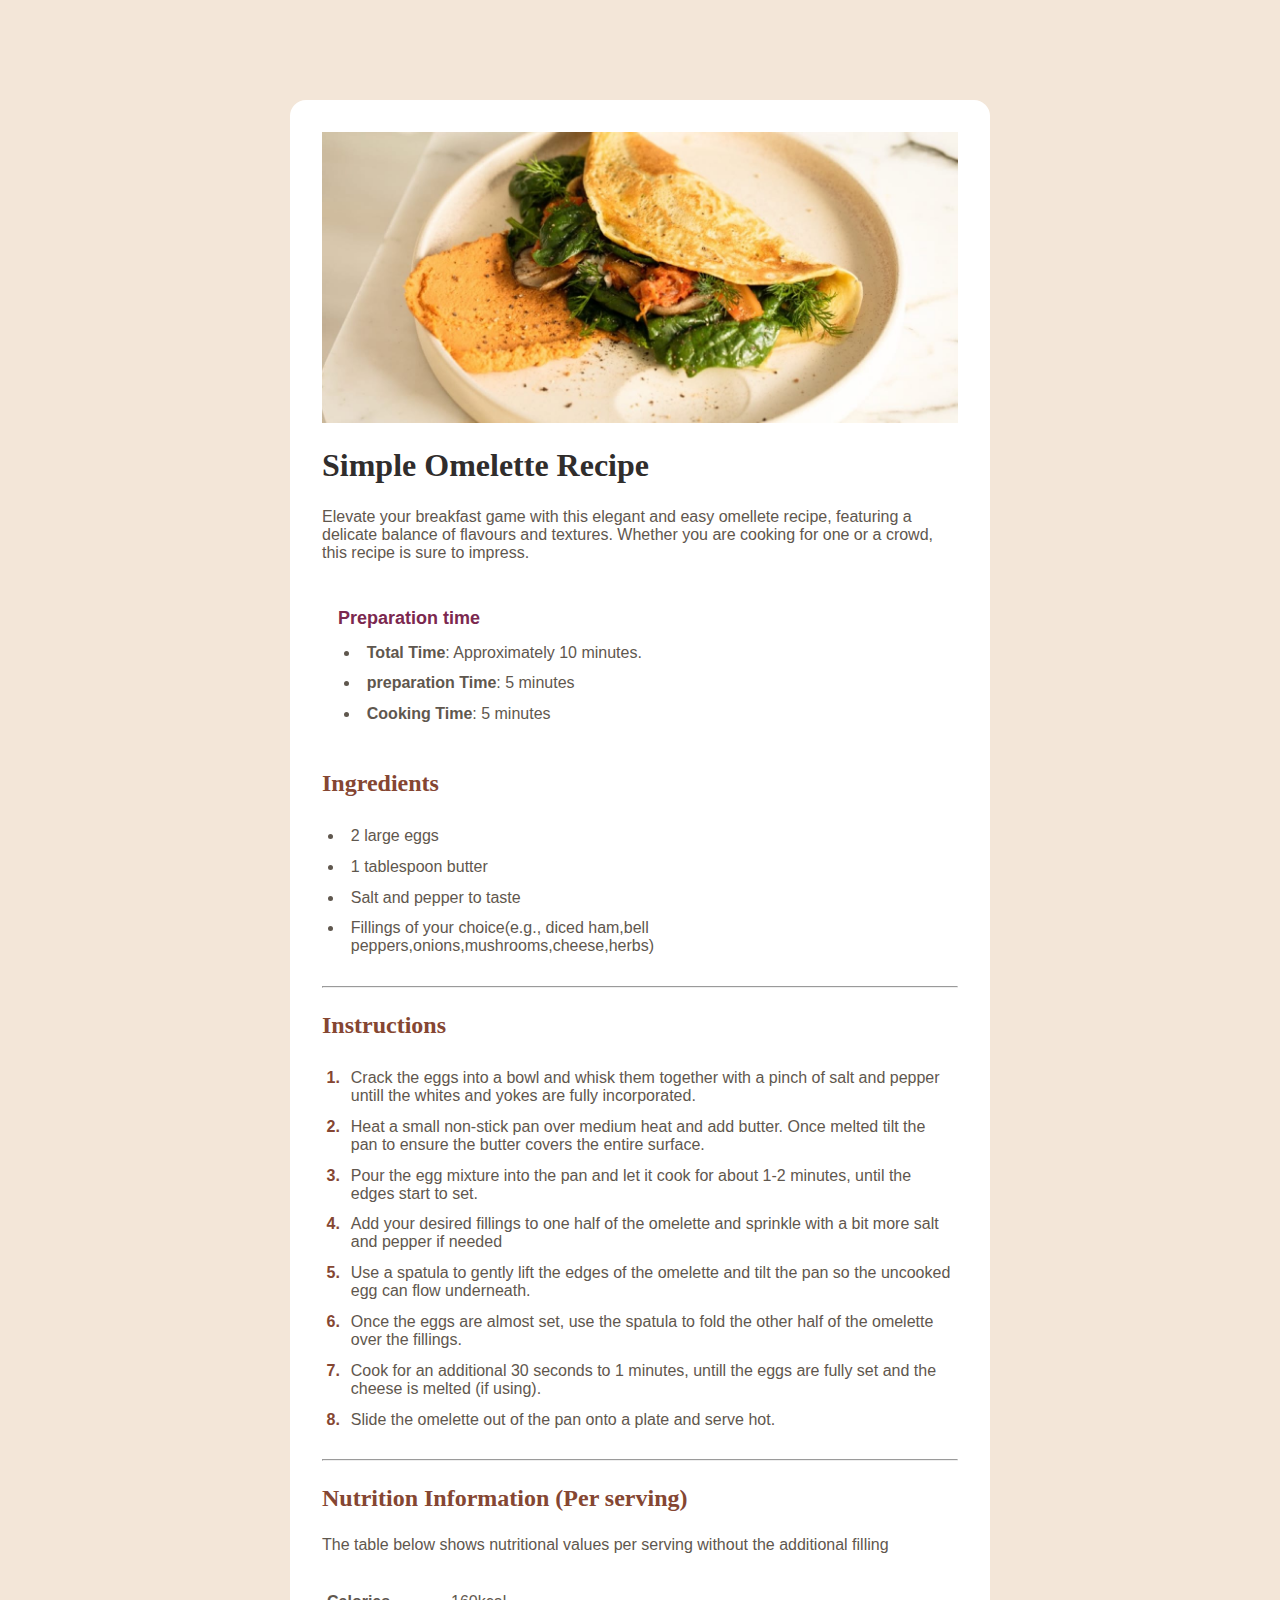
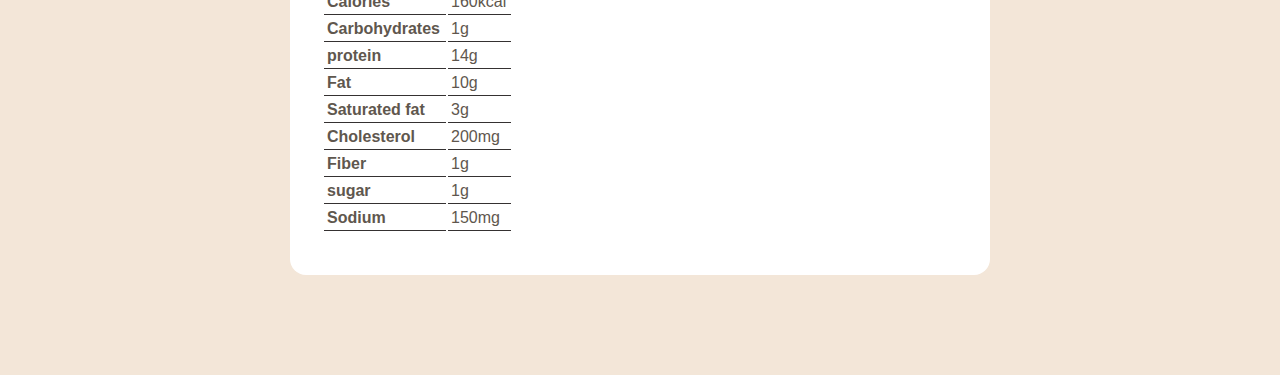
==== index.html @ b4ffdf24 "changes in html" ====
<!DOCTYPE html>
<html lang="en">
    <head>
        <meta charset="UTF-8">
        <meta name="viewport" content="width=device-width, initial-scale=1.0">
        
        <link rel="stylesheet" href="\style.css">
        <title>Recipe Page</title>
        </head>
        <body>
            <div class="container">
                <img src="/recipe-page-main/assets/images/image-omelette.jpeg" alt="omelette">
                <h1>Simple Omelette Recipe</h1>
                <p>Elevate your breakfast game with this elegant and easy omellete recipe, featuring a delicate balance of flavours and textures. Whether you are cooking for one or a crowd, this recipe is sure to impress.</p>
                <div class="time">
                    <h3>Preparation time</h3>
                    <ul>
                        <li><b>Total Time</b>: Approximately 10 minutes.</li>
                        <li><b>preparation Time</b>: 5 minutes</li>
                        <li><b>Cooking Time</b>: 5 minutes</li>
                    </ul>
                     </div>
                     <h2>Ingredients</h2>
                        <ul>
                            <li>2 large eggs</li>
                            <li>1 tablespoon butter</li>
                            <li>Salt and pepper to taste</li>
                            <li>Fillings of your choice(e.g., diced ham,bell peppers,onions,mushrooms,cheese,herbs)</li>
                        </ul>
                        <hr>
                        <h2>Instructions</h2>
                        <ol>
                            <li>Crack the eggs into a bowl and whisk them together with a pinch of salt and pepper untill the whites and yokes are fully incorporated.</li>
                            <li>Heat a small non-stick pan over medium heat and add butter. Once melted tilt the pan to ensure the butter covers the entire surface.</li>
                            <li>Pour the egg mixture into the pan and let it cook for about 1-2 minutes, until the edges start to set.</li>
                            <li>Add your desired fillings to one half of the omelette and sprinkle with a bit more salt and pepper if needed </li>
                            <li>Use a spatula to gently lift the edges of the omelette and tilt the pan so the uncooked egg can flow underneath.</li>
                            <li>Once the eggs are almost set, use the spatula to fold the other half of the omelette over the fillings.</li>
                            <li>Cook for an additional 30 seconds to 1 minutes, untill the eggs are fully set and the cheese is melted (if using).</li>
                            <li>Slide the omelette out of the pan onto a plate and serve hot.</li>
                            </ol>
                            <hr>
                             <h2>Nutrition Information (Per serving)</h2>
                            <p class="nutrition"> The table below shows nutritional values per serving without the additional filling</p>
                            <div class="table">
                            <table>
                                <tbody>
                                    <tr>
                                        <th>Calories</th>
                                        <td>160kcal</td>

                                    </tr>
                                    <tr>
                                        <th>Carbohydrates</th>
                                        <td>1g</td>
                                    </tr>
                                    <tr>
                                        <th>protein</th>
                                        <td>14g</td>
                                    </tr>
                                    <tr>
                                        <th>Fat</th>
                                        <td>10g</td>
                                    </tr>
                                    <tr>
                                        <th>Saturated fat</th>
                                        <td>3g</td>

                                    </tr>
                                    <tr>
                                        <th>Cholesterol</th>
                                        <td>200mg</td>
                                    </tr>
                                    <tr>
                                        <th>Fiber</th>
                                        <td>1g</td>
                                    </tr>
                                    <tr>
                                        <th>sugar</th>
                                        <td>1g</td>

                                    </tr>
                                    <tr>
                                        <th>Sodium</th>
                                        <td>150mg</td>
                                    </tr>
                                
                                </tbody>
                            </table>
                        </div>
                        </div>
                     </body>
            </html>
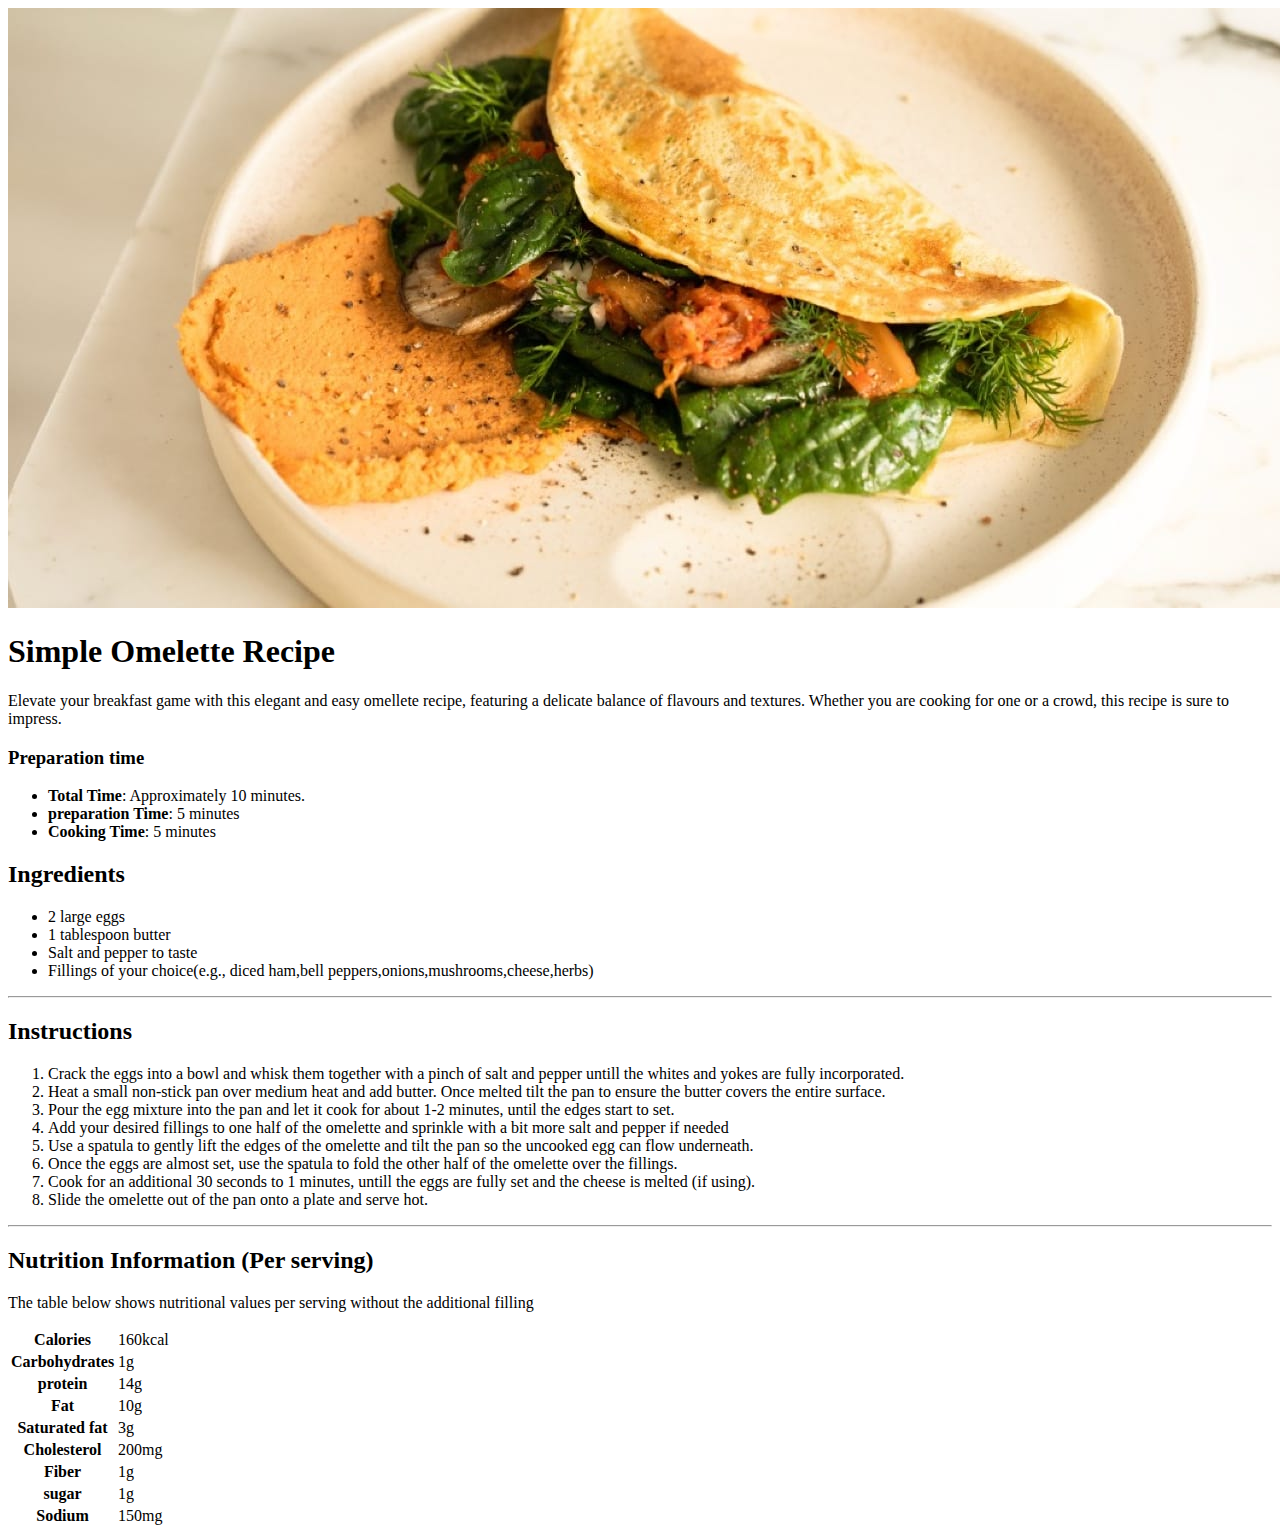
==== commit ade22872: "few changes" ====
--- a/index.html
+++ b/index.html
@@ -4,7 +4,7 @@
         <meta charset="UTF-8">
         <meta name="viewport" content="width=device-width, initial-scale=1.0">
         
-        <link rel="stylesheet" href="\style.css">
+        <link rel="stylesheet" href="'style.css">
         <title>Recipe Page</title>
         </head>
         <body>
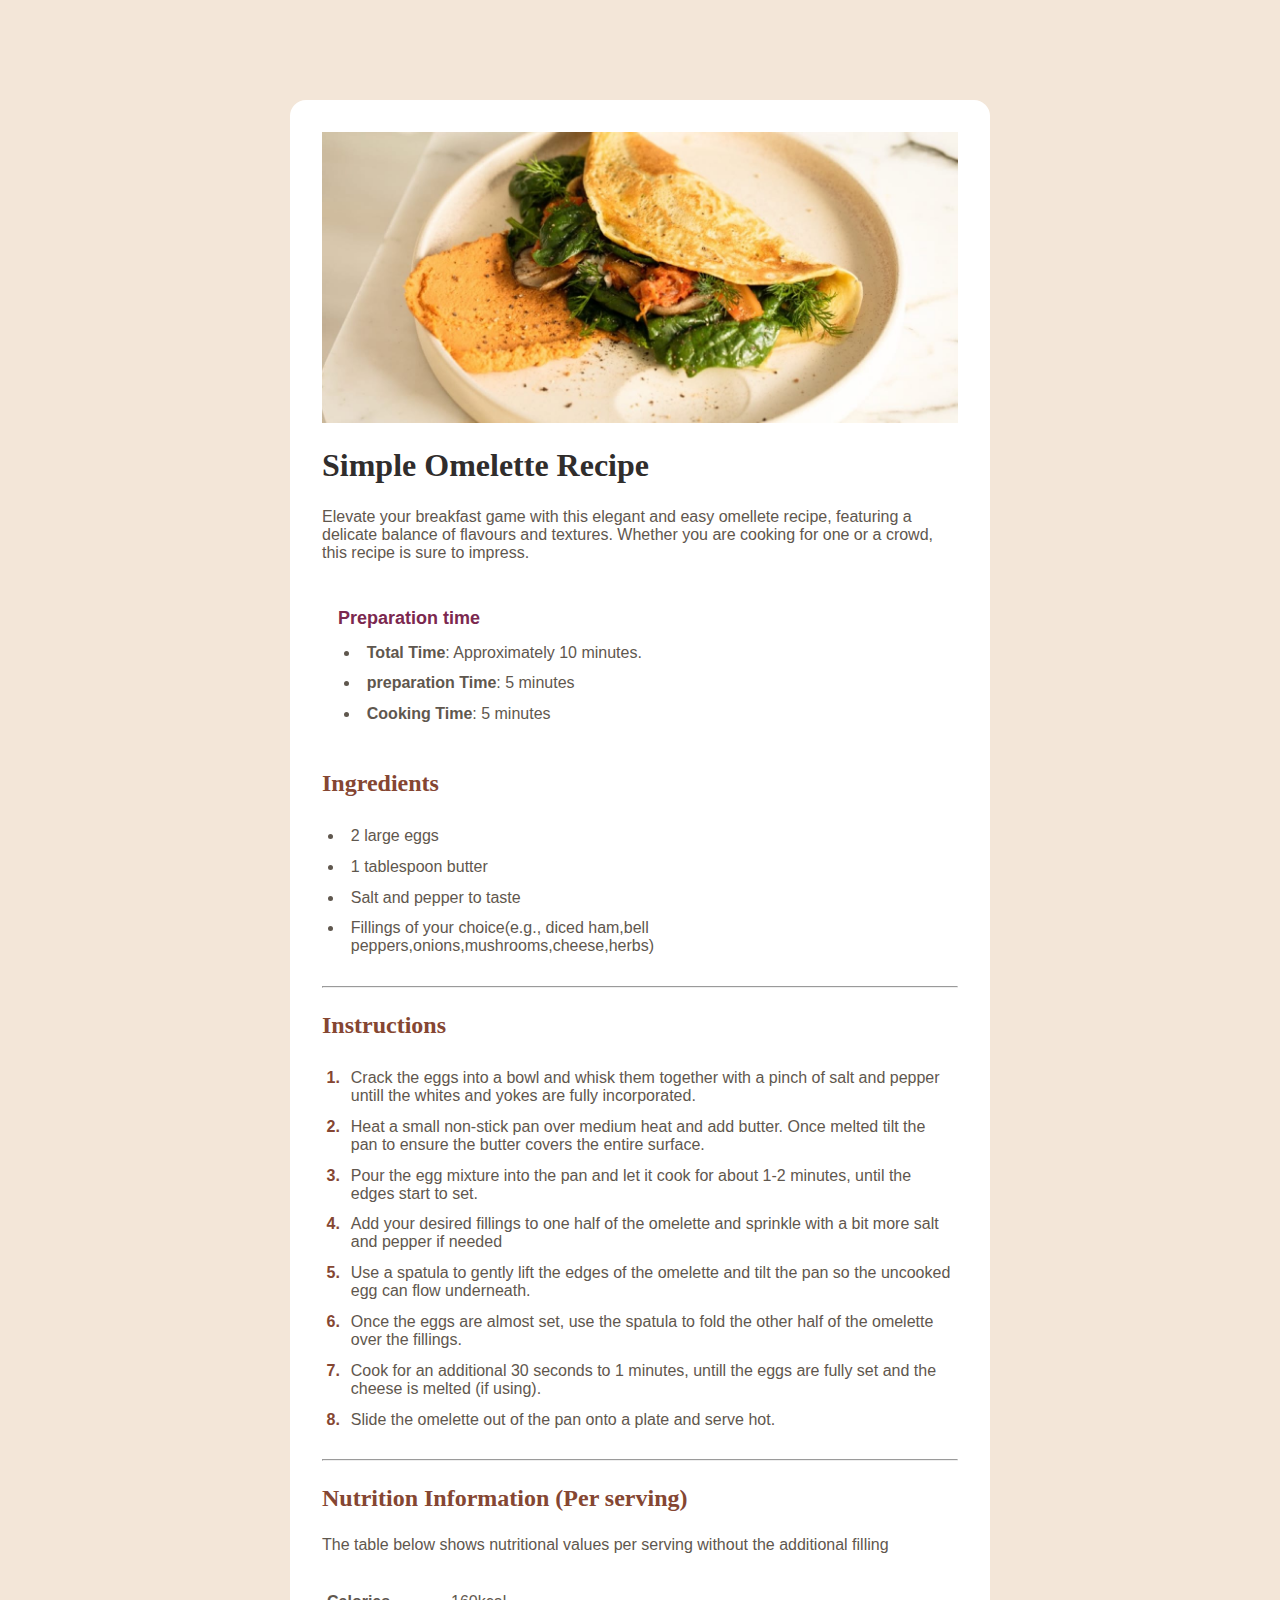
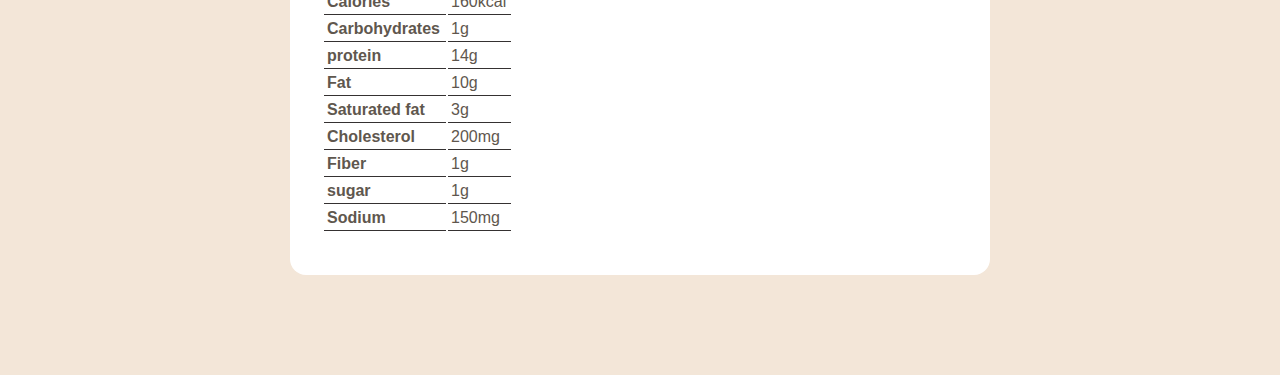
==== commit 651fb779: "few changes" ====
--- a/index.html
+++ b/index.html
@@ -4,7 +4,7 @@
         <meta charset="UTF-8">
         <meta name="viewport" content="width=device-width, initial-scale=1.0">
         
-        <link rel="stylesheet" href="'style.css">
+        <link rel="stylesheet" href="style.css">
         <title>Recipe Page</title>
         </head>
         <body>
--- a/style.css
+++ b/style.css
@@ -0,0 +1,98 @@
+:root{
+     --Nutmeg: hsl(14,45%,36%);
+     --Dark-Raspberry: hsl(332,51%,32%);
+    --White: hsl(0,0%,100%);
+    --Rose-white: hsl(330,100%,98%);
+    --Eggshell: hsl(30,54%,90%);
+    --Light-grey: hsl(30,18%,87%);
+    --Wenge-Brown: hsl(30, 10%,34%);
+    --Dark-charcoal: hsl(24,5%,18%);
+}
+
+* {
+    margin: 0;
+    padding: 0;
+    box-sizing: border-box;
+}
+
+body {
+    background-color: var(--Eggshell);
+    display: flex;
+    flex-direction: column;
+    align-items: center;
+    font-size: 16px;
+    font-family: "outfit",sans-serif;
+    color: var(--Wenge-Brown);
+    margin: 100px auto;
+}
+
+.container {
+    background-color: var(--White);
+    width: 700px;
+    display:flex;
+    flex-direction: column;
+    gap: 1.5rem;
+    padding: 2rem;
+    border-radius: 1rem;
+}
+.contaier img {
+    width: 100%;
+    border-radius: 0.5rem;
+}
+
+li {
+    margin-left: 1.4rem;
+    padding: 0.4rem;
+}
+
+h3 {
+    font-size: 18px;
+    margin-bottom: 0.5rem;
+    color: var( --Dark-Raspberry);
+}
+
+.time{
+    padding: 1rem;
+    background-color: var( --Rose-White);
+    border-radius: 0.5rem;
+    margin-top: 0.4rem;
+}
+
+.timer li::marker{
+    color: var( --Dark-Raspberry);
+}
+
+.container h1,h2 {
+    font-family: "Young Serif", serif
+}
+
+h1 {
+    color:var(--Dark-charcoal);
+}
+
+h2, b {
+    color: var(--Nutmeg);
+}
+  
+li b {
+    color: var(--Wenge-Brown);
+}
+
+li::marker {
+    color: var(--Wenge-Brown);
+}ol li::marker {
+    color: var(--Nutmeg);
+    font-weight: 700;
+}
+
+    table {
+    width: 30%;
+    margin: 10px 0;
+}
+
+th, td {
+    border-bottom: 1px solid #353131; 
+    padding:3px;
+    text-align: left;
+
+}